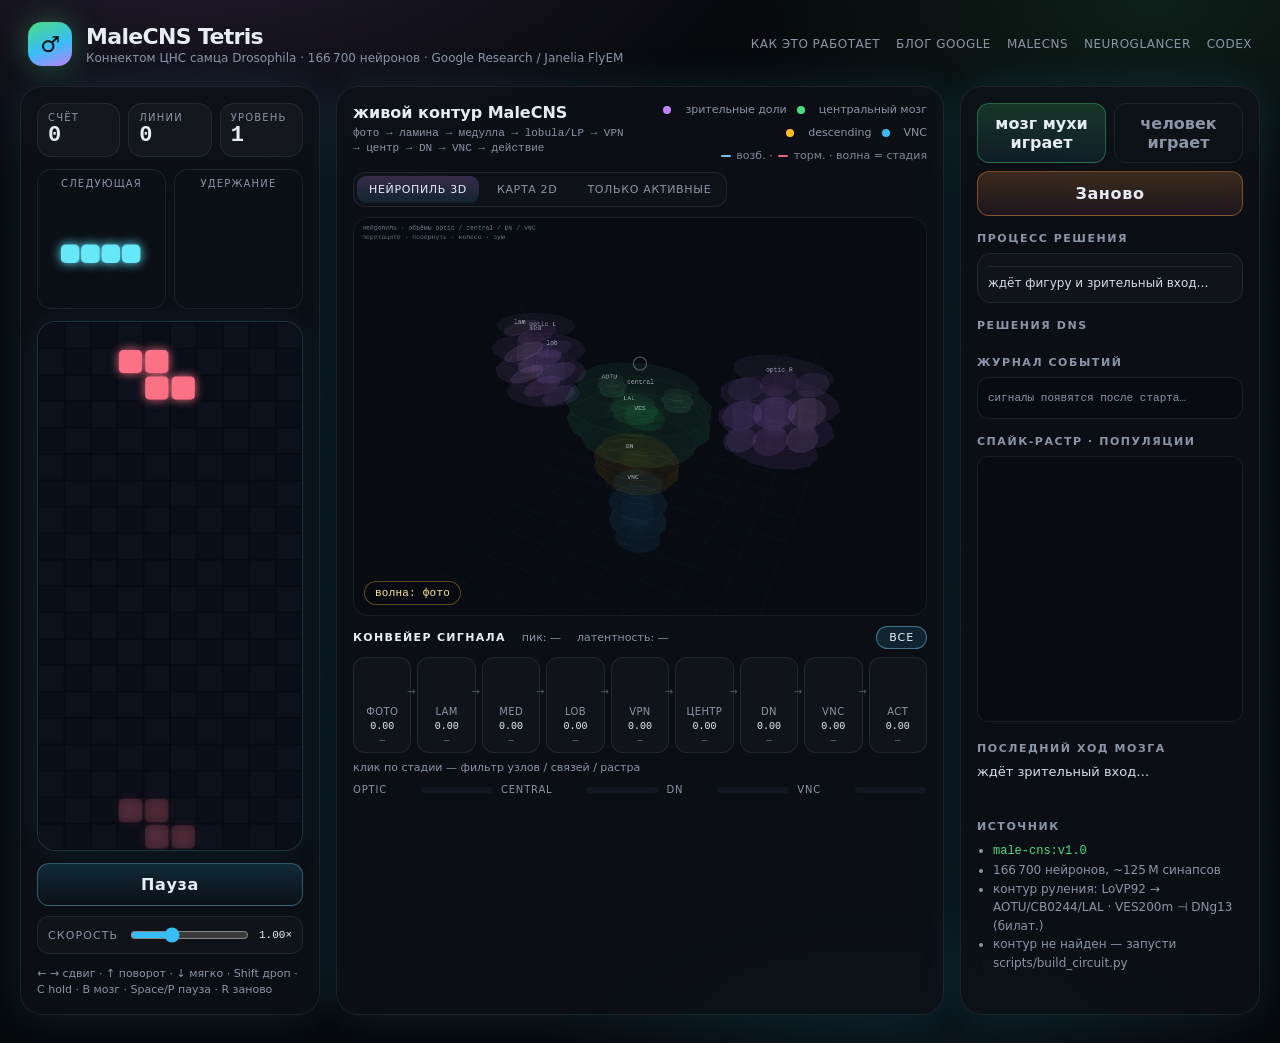
==== web/index.html @ c3c55142 "stable: MaleCNS Tetris v1 — playable visual-motor circuit Freeze working Tetris + neuropil 3D / deci" ====
<!DOCTYPE html>
<html lang="ru">
<head>
  <meta charset="UTF-8" />
  <meta name="viewport" content="width=device-width, initial-scale=1" />
  <title>MaleCNS Tetris — мозг мухи</title>
  <link rel="stylesheet" href="/web/styles.css" />
</head>
<body>
  <div class="grain" aria-hidden="true"></div>
  <header class="top">
    <div class="brand">
      <span class="mark">♂</span>
      <div>
        <h1>MaleCNS Tetris</h1>
        <p>Коннектом ЦНС самца <em>Drosophila</em> · 166 700 нейронов · Google Research / Janelia FlyEM</p>
      </div>
    </div>
    <nav class="links">
      <a href="/tour.html">Как это работает</a>
      <a href="https://research.google/blog/a-connectomics-milestone-mapping-the-complete-male-fruit-fly-brain/" target="_blank" rel="noreferrer">блог Google</a>
      <a href="https://male-cns.janelia.org/" target="_blank" rel="noreferrer">MaleCNS</a>
      <a href="https://neuroglancer-demo.appspot.com/#!gs://flyem-male-cns/v1.0/male-cns-v1.0.jso" target="_blank" rel="noreferrer">Neuroglancer</a>
      <a href="https://codex.flywire.ai/" target="_blank" rel="noreferrer">Codex</a>
    </nav>
  </header>

  <main class="stage">
    <section class="panel game-col">
      <div class="hud-row">
        <div class="stat">
          <span>счёт</span>
          <strong id="score">0</strong>
        </div>
        <div class="stat">
          <span>линии</span>
          <strong id="lines">0</strong>
        </div>
        <div class="stat">
          <span>уровень</span>
          <strong id="level">1</strong>
        </div>
      </div>
      <div class="minis">
        <div class="mini">
          <span>следующая</span>
          <canvas id="next" width="120" height="120"></canvas>
        </div>
        <div class="mini">
          <span>удержание</span>
          <canvas id="hold" width="120" height="120"></canvas>
        </div>
      </div>
      <div class="board-wrap">
        <canvas id="board" width="320" height="640"></canvas>
        <div id="overlay" class="overlay hidden">
          <p id="overlay-title">пауза</p>
          <p class="hint">пробел / P — пауза · Shift — дроп · R — заново · B — мозг мухи играет / человек играет</p>
        </div>
      </div>
      <div class="game-controls">
        <button id="btn-pause" type="button" title="Space / P">Пауза</button>
        <label class="speed-ctl" for="speed">
          <span>Скорость</span>
          <input id="speed" type="range" min="0.25" max="2.5" step="0.05" value="1" />
          <em id="speed-val">1.0×</em>
        </label>
      </div>
      <p class="keys">← → сдвиг · ↑ поворот · ↓ мягко · Shift дроп · C hold · B мозг · Space/P пауза · R заново</p>
    </section>

    <section class="panel brain-col">
      <div class="brain-head">
        <div>
          <h2>живой контур MaleCNS</h2>
          <p id="pathway">фото → ламина → медулла → lobula/LP → VPN → центр → DN → VNC → действие</p>
        </div>
        <div class="legend">
          <i class="optic"></i> зрительные доли
          <i class="central"></i> центральный мозг
          <i class="desc"></i> descending
          <i class="vnc"></i> VNC
          <span class="leg-note"><b class="exc"></b> возб. · <b class="inh"></b> торм. · волна = стадия</span>
        </div>
      </div>
      <div class="view-toggle" role="tablist" aria-label="вид карты">
        <button type="button" id="btn-view-3d" class="on" data-view="3d">нейропиль 3D</button>
        <button type="button" id="btn-view-2d" data-view="2d">карта 2D</button>
        <button type="button" id="btn-active-only" data-toggle="active" title="скрыть тихие узлы и связи">Только активные</button>
      </div>
      <div class="brain-wrap">
        <canvas id="brain" width="980" height="680"></canvas>
        <canvas id="neuropil3d" width="980" height="680" class="hidden"></canvas>
        <div id="brain-tip" class="brain-tip hidden" role="tooltip"></div>
        <div class="wave-badge" id="wave-badge">волна: фото</div>
        <div class="filter-badge hidden" id="filter-badge">фильтр: —</div>
        <div class="trail-badge hidden" id="trail-badge">след: —</div>
      </div>
      <div class="pipeline-block">
        <div class="pipeline-head">
          <strong>конвейер сигнала</strong>
          <span id="stage-peak">пик: —</span>
          <span id="stage-latency">латентность: —</span>
          <button type="button" id="btn-filter-all" class="chip-btn on" title="сбросить фильтр стадии">Все</button>
        </div>
        <div class="pipeline" id="pipeline" aria-label="стадии обработки"></div>
        <p class="pipe-hint" id="pipe-hint">клик по стадии — фильтр узлов / связей / растра</p>
      </div>
      <div class="pop-row">
        <div class="pop-meter" title="средняя активность по регионам">
          <span>optic</span>
          <div class="track"><div id="pop-optic" class="fill optic"></div></div>
          <span>central</span>
          <div class="track"><div id="pop-central" class="fill central"></div></div>
          <span>DN</span>
          <div class="track"><div id="pop-descending" class="fill desc"></div></div>
          <span>VNC</span>
          <div class="track"><div id="pop-vnc" class="fill vnc"></div></div>
        </div>
      </div>
    </section>

    <section class="panel side-col">
      <div class="mode">
        <button id="btn-brain" class="on">мозг мухи играет</button>
        <button id="btn-human">человек играет</button>
        <button id="btn-restart" class="restart" type="button" title="R — начать заново">Заново</button>
      </div>
      <h3>процесс решения</h3>
      <div id="process" class="process"></div>
      <h3>решения DNs</h3>
      <div id="decisions" class="decisions"></div>
      <h3>журнал событий</h3>
      <div id="event-log" class="event-log" aria-live="polite"></div>
      <h3>спайк-растр · популяции</h3>
      <canvas id="raster" width="360" height="360"></canvas>
      <h3>последний ход мозга</h3>
      <p id="thought" class="thought">ждёт зрительный вход…</p>
      <h3>источник</h3>
      <ul class="cite">
        <li><code>male-cns:v1.0</code></li>
        <li>166 700 нейронов, ~125 M синапсов</li>
        <li>контур руления: LoVP92 → AOTU/CB0244/LAL · VES200m ⊣ DNg13 (билат.)</li>
        <li id="catalog-stat">каталог типов загружается…</li>
      </ul>
    </section>
  </main>

  <script src="/web/app.js" type="module"></script>
</body>
</html>
---- web/styles.css ----
:root {
  --bg: #07090c;
  --panel: rgba(14, 18, 26, 0.72);
  --stroke: rgba(232, 237, 245, 0.08);
  --text: #e8edf5;
  --muted: #8b95a8;
  --optic: #c084fc;
  --central: #4ade80;
  --vnc: #38bdf8;
  --desc: #fbbf24;
  --danger: #fb7185;
  --glow: 0 0 40px rgba(56, 189, 248, 0.12);
  font-synthesis: none;
}

* { box-sizing: border-box; }
html, body { margin: 0; min-height: 100%; background: var(--bg); color: var(--text); }
body {
  font-family: "SF Pro Display", "Segoe UI", "Helvetica Neue", system-ui, sans-serif;
  background:
    radial-gradient(1200px 600px at 15% -10%, rgba(192, 132, 252, 0.16), transparent 50%),
    radial-gradient(900px 500px at 90% 0%, rgba(74, 222, 128, 0.1), transparent 46%),
    radial-gradient(800px 500px at 70% 110%, rgba(56, 189, 248, 0.12), transparent 50%),
    var(--bg);
}

.grain {
  pointer-events: none;
  position: fixed;
  inset: 0;
  opacity: 0.08;
  background-image: url("data:image/svg+xml,%3Csvg xmlns='http://www.w3.org/2000/svg' width='140' height='140'%3E%3Cfilter id='n'%3E%3CfeTurbulence baseFrequency='.8' /%3E%3C/filter%3E%3Crect width='100%25' height='100%25' filter='url(%23n)' /%3E%3C/svg%3E");
  mix-blend-mode: overlay;
}

.top {
  display: flex;
  justify-content: space-between;
  align-items: center;
  gap: 24px;
  padding: 22px 28px 8px;
}
.brand { display: flex; gap: 14px; align-items: center; }
.mark {
  width: 44px; height: 44px; border-radius: 14px;
  display: grid; place-items: center;
  background: linear-gradient(160deg, #4ade80, #38bdf8 55%, #c084fc);
  color: #061014; font-weight: 800; font-size: 22px;
  box-shadow: 0 0 28px rgba(74, 222, 128, 0.35);
}
h1 { margin: 0; font-size: 22px; letter-spacing: -0.03em; }
.brand p { margin: 2px 0 0; color: var(--muted); font-size: 12px; }
.links { display: flex; gap: 16px; flex-wrap: wrap; }
.links a {
  color: var(--muted); text-decoration: none; font-size: 12px; letter-spacing: 0.04em; text-transform: uppercase;
}
.links a:hover { color: var(--text); }

.stage {
  display: grid;
  grid-template-columns: 300px minmax(460px, 1fr) 300px;
  gap: 16px;
  padding: 12px 20px 28px;
}
.panel {
  background: var(--panel);
  border: 1px solid var(--stroke);
  border-radius: 22px;
  box-shadow: var(--glow);
  backdrop-filter: blur(16px);
  padding: 16px;
}
.game-col { display: flex; flex-direction: column; gap: 12px; }
.hud-row { display: grid; grid-template-columns: repeat(3, 1fr); gap: 8px; }
.stat {
  background: rgba(255,255,255,0.03);
  border: 1px solid var(--stroke);
  border-radius: 14px;
  padding: 8px 10px;
}
.stat span { display: block; color: var(--muted); font-size: 10px; letter-spacing: 0.12em; text-transform: uppercase; }
.stat strong { font-size: 22px; font-family: ui-monospace, SFMono-Regular, Menlo, monospace; }
.minis { display: grid; grid-template-columns: 1fr 1fr; gap: 8px; }
.mini {
  background: #0b0f16;
  border-radius: 14px;
  border: 1px solid var(--stroke);
  padding: 8px;
  text-align: center;
}
.mini span, .mini { color: var(--muted); font-size: 10px; letter-spacing: 0.12em; text-transform: uppercase; }
.mini canvas { display: block; width: 100%; height: auto; }
.board-wrap {
  position: relative;
  background: #05070c;
  border-radius: 18px;
  border: 1px solid rgba(125, 211, 252, 0.22);
  box-shadow: inset 0 0 0 1px rgba(255,255,255,0.03), 0 0 32px rgba(56, 189, 248, 0.08);
  overflow: hidden;
}
#board { display: block; width: 100%; height: auto; }
.overlay {
  position: absolute; inset: 0;
  display: grid; place-items: center; align-content: center;
  background: rgba(7, 9, 12, 0.62);
  text-align: center;
  cursor: pointer;
}
.overlay p { margin: 0; }
#overlay-title { font-size: 28px; font-weight: 800; }
.hint { color: var(--muted); font-size: 13px; margin-top: 6px; }
.hidden { display: none !important; }
.keys { color: var(--muted); font-size: 11px; line-height: 1.45; margin: 0; }

.game-controls {
  display: flex;
  flex-direction: column;
  gap: 10px;
}
#btn-pause {
  border: 1px solid rgba(125, 211, 252, 0.35);
  background: linear-gradient(180deg, rgba(56, 189, 248, 0.16), rgba(14, 18, 26, 0.4));
  color: var(--text);
  border-radius: 12px;
  padding: 11px 12px;
  font: inherit;
  font-weight: 700;
  letter-spacing: 0.04em;
  cursor: pointer;
}
#btn-pause:hover { border-color: rgba(125, 211, 252, 0.65); }
#btn-pause.is-paused {
  background: linear-gradient(180deg, rgba(251, 191, 36, 0.22), rgba(14, 18, 26, 0.4));
  border-color: rgba(251, 191, 36, 0.5);
  color: #fde68a;
}
.speed-ctl {
  display: grid;
  grid-template-columns: auto 1fr auto;
  gap: 10px;
  align-items: center;
  padding: 8px 10px;
  border-radius: 12px;
  border: 1px solid var(--stroke);
  background: rgba(255, 255, 255, 0.025);
  color: var(--muted);
  font-size: 11px;
  letter-spacing: 0.1em;
  text-transform: uppercase;
}
.speed-ctl input[type="range"] {
  width: 100%;
  accent-color: #38bdf8;
  cursor: pointer;
}
.speed-ctl em {
  font-style: normal;
  font-family: ui-monospace, SFMono-Regular, Menlo, monospace;
  color: var(--text);
  min-width: 3.2em;
  text-align: right;
  letter-spacing: 0;
  text-transform: none;
}

.brain-col { display: flex; flex-direction: column; gap: 10px; min-width: 0; }
.brain-head { display: flex; justify-content: space-between; gap: 12px; align-items: flex-start; }
.brain-head h2 { margin: 0; font-size: 16px; }
.brain-head p { margin: 4px 0 0; color: var(--muted); font-size: 11px; font-family: ui-monospace, SFMono-Regular, Menlo, monospace; line-height: 1.4; }
.legend { color: var(--muted); font-size: 11px; display: flex; gap: 10px; flex-wrap: wrap; align-items: center; max-width: 280px; justify-content: flex-end; }
.legend i, .chip { display: inline-block; }
.legend i {
  width: 8px; height: 8px; border-radius: 99px; margin-right: 4px;
}
.legend i.optic, .chip.optic, .fill.optic { background: var(--optic); }
.legend i.central, .chip.central, .fill.central { background: var(--central); }
.legend i.vnc, .chip.vnc, .fill.vnc { background: var(--vnc); }
.legend i.desc, .fill.desc { background: var(--desc); }
.leg-note { opacity: 0.9; }
.leg-note b { display: inline-block; width: 10px; height: 2px; vertical-align: middle; margin: 0 2px; border-radius: 2px; }
.leg-note b.exc { background: #7dd3fc; }
.leg-note b.inh { background: #fb7185; }

.view-toggle {
  display: inline-flex;
  gap: 6px;
  align-self: flex-start;
  padding: 3px;
  border-radius: 12px;
  border: 1px solid var(--stroke);
  background: rgba(255, 255, 255, 0.02);
}
.view-toggle button {
  border: 0;
  background: transparent;
  color: var(--muted);
  border-radius: 9px;
  padding: 7px 12px;
  font: inherit;
  font-size: 11px;
  letter-spacing: 0.06em;
  text-transform: uppercase;
  cursor: pointer;
}
.view-toggle button.on {
  background: linear-gradient(180deg, rgba(192, 132, 252, 0.22), rgba(56, 189, 248, 0.1));
  color: var(--text);
}
.view-toggle button[data-toggle="active"].on {
  background: linear-gradient(180deg, rgba(74, 222, 128, 0.22), rgba(56, 189, 248, 0.1));
}

.brain-wrap {
  position: relative;
  border-radius: 16px;
  overflow: hidden;
  border: 1px solid var(--stroke);
  background: #080b12;
}
#brain, #neuropil3d { display: block; width: 100%; height: auto; }
#brain { cursor: crosshair; }
#neuropil3d { cursor: grab; touch-action: none; }
#neuropil3d.is-dragging { cursor: grabbing; }
#neuropil3d.hidden, #brain.hidden { display: none; }
.brain-wrap.is-filtered {
  box-shadow: inset 0 0 0 1px rgba(125, 211, 252, 0.28), 0 0 28px rgba(56, 189, 248, 0.1);
}
.brain-wrap.is-active-only {
  box-shadow: inset 0 0 0 1px rgba(74, 222, 128, 0.22), 0 0 22px rgba(74, 222, 128, 0.08);
}
.brain-wrap.is-filtered.is-active-only {
  box-shadow:
    inset 0 0 0 1px rgba(125, 211, 252, 0.28),
    inset 0 0 0 2px rgba(74, 222, 128, 0.12),
    0 0 28px rgba(56, 189, 248, 0.1);
}
.brain-tip {
  position: absolute;
  z-index: 5;
  min-width: 180px;
  max-width: 260px;
  padding: 10px 12px;
  border-radius: 12px;
  background: rgba(10, 14, 22, 0.94);
  border: 1px solid rgba(125, 211, 252, 0.28);
  box-shadow: 0 12px 32px rgba(0, 0, 0, 0.45);
  pointer-events: none;
  font-size: 12px;
  line-height: 1.45;
  color: var(--text);
}
.brain-tip strong { display: block; font-size: 13px; margin-bottom: 4px; letter-spacing: -0.02em; }
.brain-tip .meta { color: var(--muted); font-family: ui-monospace, SFMono-Regular, Menlo, monospace; font-size: 11px; }
.brain-tip .row { display: flex; justify-content: space-between; gap: 12px; margin-top: 3px; }
.brain-tip .act { color: #7dd3fc; }
.brain-tip .links {
  display: flex;
  flex-wrap: wrap;
  gap: 6px;
  margin-top: 8px;
  pointer-events: auto;
}
.brain-tip .links a {
  color: #081018;
  background: #7dd3fc;
  text-decoration: none;
  font-size: 10px;
  font-weight: 700;
  letter-spacing: 0.04em;
  text-transform: uppercase;
  padding: 3px 8px;
  border-radius: 999px;
}
.brain-tip .links a.secondary {
  background: transparent;
  color: #bae6fd;
  border: 1px solid rgba(125, 211, 252, 0.45);
}
.brain-tip.has-links { pointer-events: auto; }

.wave-badge, .filter-badge, .trail-badge {
  position: absolute;
  z-index: 3;
  padding: 5px 10px;
  border-radius: 999px;
  background: rgba(8, 11, 18, 0.82);
  font-size: 11px;
  font-family: ui-monospace, SFMono-Regular, Menlo, monospace;
  letter-spacing: 0.02em;
  pointer-events: none;
}
.wave-badge {
  left: 10px;
  bottom: 10px;
  border: 1px solid rgba(251, 191, 36, 0.35);
  color: #fde68a;
}
.filter-badge {
  right: 10px;
  bottom: 10px;
  border: 1px solid rgba(125, 211, 252, 0.45);
  color: #bae6fd;
  box-shadow: 0 0 16px rgba(56, 189, 248, 0.2);
}
.filter-badge.has-active {
  border-color: rgba(74, 222, 128, 0.5);
  color: #bbf7d0;
}
.trail-badge {
  left: 50%;
  transform: translateX(-50%);
  bottom: 10px;
  border: 1px solid rgba(251, 146, 60, 0.55);
  color: #fdba74;
  box-shadow: 0 0 18px rgba(251, 146, 60, 0.22);
  max-width: 52%;
  overflow: hidden;
  text-overflow: ellipsis;
  white-space: nowrap;
}
.pipe-stage.on-trail {
  border-color: color-mix(in srgb, #fb923c 70%, white 10%);
  background: rgba(251, 146, 60, 0.14);
  box-shadow: 0 0 20px rgba(251, 146, 60, 0.18);
}
.pipe-stage.on-trail .name { color: #fdba74; }

.pipeline-block {
  display: flex;
  flex-direction: column;
  gap: 8px;
}
.pipeline-head {
  display: flex;
  flex-wrap: wrap;
  gap: 10px 16px;
  align-items: center;
  color: var(--muted);
  font-size: 11px;
}
.pipeline-head strong {
  color: var(--text);
  font-size: 11px;
  letter-spacing: 0.12em;
  text-transform: uppercase;
  font-weight: 700;
}
.chip-btn {
  margin-left: auto;
  border: 1px solid var(--stroke);
  background: rgba(255, 255, 255, 0.03);
  color: var(--muted);
  border-radius: 999px;
  padding: 4px 12px;
  font: inherit;
  font-size: 11px;
  letter-spacing: 0.08em;
  text-transform: uppercase;
  cursor: pointer;
}
.chip-btn.on, .chip-btn:hover {
  color: var(--text);
  border-color: rgba(125, 211, 252, 0.45);
  background: rgba(56, 189, 248, 0.12);
}
.pipeline {
  display: grid;
  grid-template-columns: repeat(9, minmax(0, 1fr));
  gap: 6px;
}
.pipe-hint {
  margin: 0;
  color: var(--muted);
  font-size: 11px;
}
.pipe-hint.is-filtered {
  color: #bae6fd;
}
.pipe-stage {
  position: relative;
  min-height: 78px;
  padding: 8px 6px 6px;
  border-radius: 12px;
  background: rgba(255, 255, 255, 0.025);
  border: 1px solid var(--stroke);
  display: flex;
  flex-direction: column;
  align-items: center;
  gap: 4px;
  transition: border-color 120ms linear, background 120ms linear, box-shadow 120ms linear, opacity 120ms linear;
  cursor: pointer;
}
.pipe-stage:hover {
  border-color: color-mix(in srgb, var(--stage, #7dd3fc) 55%, transparent);
}
.pipe-stage.peak {
  border-color: rgba(251, 191, 36, 0.55);
  background: rgba(251, 191, 36, 0.08);
  box-shadow: 0 0 18px rgba(251, 191, 36, 0.12);
}
.pipe-stage.active {
  border-color: color-mix(in srgb, var(--stage, #7dd3fc) 45%, transparent);
}
.pipe-stage.filtered {
  border-color: color-mix(in srgb, var(--stage, #7dd3fc) 75%, white 10%);
  background: color-mix(in srgb, var(--stage, #7dd3fc) 18%, transparent);
  box-shadow: 0 0 22px color-mix(in srgb, var(--stage, #7dd3fc) 28%, transparent);
  outline: 1px solid color-mix(in srgb, var(--stage, #7dd3fc) 55%, transparent);
}
.pipe-stage.dimmed {
  opacity: 0.38;
}
.pipeline.is-filtering .pipe-stage:not(.filtered) {
  opacity: 0.4;
}
.pipe-stage .bar-wrap {
  width: 100%;
  height: 36px;
  display: flex;
  align-items: flex-end;
  justify-content: center;
  gap: 2px;
}
.pipe-stage .bar {
  width: 10px;
  height: 0%;
  border-radius: 4px 4px 2px 2px;
  background: var(--stage, #7dd3fc);
  box-shadow: 0 0 10px color-mix(in srgb, var(--stage, #7dd3fc) 40%, transparent);
  transition: height 70ms linear;
}
.pipe-stage .bar.l { opacity: 0.85; }
.pipe-stage .bar.r { opacity: 0.55; width: 8px; }
.pipe-stage .name {
  font-size: 10px;
  letter-spacing: 0.04em;
  text-transform: uppercase;
  color: var(--muted);
  text-align: center;
  line-height: 1.15;
}
.pipe-stage.peak .name { color: #fde68a; }
.pipe-stage .val {
  font-family: ui-monospace, SFMono-Regular, Menlo, monospace;
  font-size: 10px;
  color: var(--text);
}
.pipe-stage .lat {
  font-size: 9px;
  color: rgba(139, 149, 168, 0.85);
  font-family: ui-monospace, SFMono-Regular, Menlo, monospace;
}
.pipe-arrow {
  position: absolute;
  right: -5px;
  top: 28px;
  color: rgba(139, 149, 168, 0.55);
  font-size: 10px;
  z-index: 1;
  pointer-events: none;
}
.pipe-stage:last-child .pipe-arrow { display: none; }

.pop-row {
  display: flex;
  flex-wrap: wrap;
  gap: 12px 16px;
  align-items: center;
  justify-content: space-between;
}
.pop-meter {
  display: grid;
  grid-template-columns: auto 72px auto 72px auto 72px auto 72px;
  gap: 6px 8px;
  align-items: center;
  color: var(--muted);
  font-size: 10px;
  letter-spacing: 0.08em;
  text-transform: uppercase;
  width: 100%;
}
.pop-meter .track {
  height: 6px;
  background: #121722;
  border-radius: 99px;
  overflow: hidden;
}
.pop-meter .fill { height: 100%; width: 0; border-radius: inherit; transition: width 90ms linear; }

.side-col h3 {
  margin: 16px 0 8px;
  font-size: 11px;
  letter-spacing: 0.14em;
  text-transform: uppercase;
  color: var(--muted);
}
.mode { display: grid; grid-template-columns: 1fr 1fr; gap: 8px; }
.mode button {
  border: 1px solid var(--stroke);
  background: transparent;
  color: var(--muted);
  border-radius: 12px;
  padding: 10px 8px;
  font: inherit;
  font-weight: 700;
  cursor: pointer;
}
.mode button.on {
  background: linear-gradient(180deg, rgba(74,222,128,0.18), rgba(56,189,248,0.08));
  color: var(--text);
  border-color: rgba(74, 222, 128, 0.35);
}
.mode button.restart {
  grid-column: 1 / -1;
  padding: 12px 8px;
  color: var(--text);
  background: linear-gradient(180deg, rgba(251, 146, 60, 0.2), rgba(251, 113, 133, 0.08));
  border-color: rgba(251, 146, 60, 0.42);
  letter-spacing: 0.04em;
}
.mode button.restart:hover {
  border-color: rgba(251, 146, 60, 0.7);
  background: linear-gradient(180deg, rgba(251, 146, 60, 0.28), rgba(251, 113, 133, 0.12));
}
.mode button.restart:active {
  transform: translateY(1px);
}
.decisions { display: flex; flex-direction: column; gap: 8px; }
.decisions .bar {
  display: grid;
  grid-template-columns: 72px 1fr 36px;
  gap: 8px;
  align-items: center;
  font-size: 11px;
  font-family: ui-monospace, SFMono-Regular, Menlo, monospace;
}
.decisions .bar .track {
  height: 8px;
  background: #121722;
  border-radius: 99px;
  overflow: hidden;
}
.decisions .bar .fill { height: 100%; width: 0; border-radius: inherit; transition: width 80ms linear; }

.process {
  display: flex;
  flex-direction: column;
  gap: 8px;
  padding: 10px;
  border-radius: 14px;
  background: rgba(255, 255, 255, 0.025);
  border: 1px solid var(--stroke);
  font-size: 12px;
  line-height: 1.4;
}
.process .row {
  display: grid;
  grid-template-columns: 78px 1fr;
  gap: 8px;
  align-items: center;
}
.process .k { color: var(--muted); font-size: 10px; letter-spacing: 0.1em; text-transform: uppercase; }
.process .v {
  font-family: ui-monospace, SFMono-Regular, Menlo, monospace;
  color: var(--text);
}
.process .why {
  margin-top: 2px;
  padding-top: 8px;
  border-top: 1px solid var(--stroke);
  color: #d5dceb;
  font-size: 12px;
}
.process .lr {
  display: grid;
  grid-template-columns: 1fr auto 1fr;
  gap: 6px;
  align-items: center;
}
.process .lr .track {
  height: 7px;
  background: #121722;
  border-radius: 99px;
  overflow: hidden;
}
.process .lr .fill { height: 100%; border-radius: inherit; }
.process .intent {
  display: flex;
  flex-wrap: wrap;
  gap: 6px;
}
.process .tag {
  padding: 3px 8px;
  border-radius: 999px;
  font-size: 10px;
  letter-spacing: 0.04em;
  text-transform: uppercase;
  border: 1px solid var(--stroke);
  color: var(--muted);
}
.process .tag.on {
  color: #081018;
  font-weight: 700;
  border-color: transparent;
}
.process .tag.rot.on { background: var(--desc); }
.process .tag.drop.on { background: var(--vnc); }
.process .tag.left.on { background: var(--central); }
.process .tag.right.on { background: var(--optic); }

.event-log {
  display: flex;
  flex-direction: column;
  gap: 4px;
  max-height: 148px;
  overflow: auto;
  padding: 8px;
  border-radius: 12px;
  background: #080b12;
  border: 1px solid var(--stroke);
  font-family: ui-monospace, SFMono-Regular, Menlo, monospace;
  font-size: 11px;
}
.event-log .ev {
  display: grid;
  grid-template-columns: 42px 52px 1fr;
  gap: 6px;
  color: #d5dceb;
  line-height: 1.35;
}
.event-log .t { color: var(--muted); }
.event-log .kind {
  color: #081018;
  font-weight: 700;
  font-size: 9px;
  letter-spacing: 0.04em;
  text-transform: uppercase;
  padding: 1px 5px;
  border-radius: 999px;
  align-self: start;
  text-align: center;
}
.event-log .kind.decision { background: var(--desc); }
.event-log .kind.synapse { background: #7dd3fc; }
.event-log .kind.inhibit { background: var(--danger); color: #1a0a0e; }
.event-log .kind.wave { background: #a78bfa; }
.event-log .empty { color: var(--muted); padding: 6px 2px; }

.thought {
  margin: 0;
  min-height: 3.2em;
  font-size: 13px;
  line-height: 1.45;
  color: #d5dceb;
}
.cite { margin: 0; padding-left: 16px; color: var(--muted); font-size: 12px; line-height: 1.55; }
.cite code { color: var(--central); }
#raster { width: 100%; height: auto; background: #080b12; border-radius: 12px; border: 1px solid var(--stroke); }

@media (max-width: 1100px) {
  .stage { grid-template-columns: 1fr; }
  .top { flex-direction: column; align-items: flex-start; }
  .legend { max-width: none; justify-content: flex-start; }
  .pop-meter { grid-template-columns: auto 1fr auto 1fr; }
  .pipeline { grid-template-columns: repeat(3, minmax(0, 1fr)); }
  .pipe-arrow { display: none; }
}

/* —— tour / about —— */
.tour-main {
  max-width: 920px;
  margin: 0 auto;
  padding: 8px 20px 48px;
  display: flex;
  flex-direction: column;
  gap: 18px;
}
.tour-hero {
  padding: 28px 28px 24px;
  border-radius: 24px;
  border: 1px solid var(--stroke);
  background:
    radial-gradient(700px 280px at 10% 0%, rgba(192, 132, 252, 0.18), transparent 55%),
    radial-gradient(600px 240px at 90% 20%, rgba(56, 189, 248, 0.14), transparent 50%),
    var(--panel);
  box-shadow: var(--glow);
}
.tour-hero h2 {
  margin: 0 0 8px;
  font-size: 28px;
  letter-spacing: -0.03em;
}
.tour-hero p {
  margin: 0;
  color: var(--muted);
  max-width: 54ch;
  line-height: 1.5;
}
.tour-cta {
  display: inline-flex;
  margin-top: 18px;
  padding: 12px 18px;
  border-radius: 12px;
  background: linear-gradient(180deg, rgba(74, 222, 128, 0.22), rgba(56, 189, 248, 0.1));
  border: 1px solid rgba(74, 222, 128, 0.4);
  color: var(--text);
  text-decoration: none;
  font-weight: 700;
}
.tour-flow {
  display: grid;
  grid-template-columns: repeat(3, minmax(0, 1fr));
  gap: 12px;
}
.tour-card {
  padding: 16px;
  border-radius: 18px;
  border: 1px solid var(--stroke);
  background: var(--panel);
  min-height: 140px;
}
.tour-card .swatch {
  width: 100%;
  height: 8px;
  border-radius: 99px;
  margin-bottom: 12px;
}
.tour-card h3 {
  margin: 0 0 6px;
  font-size: 15px;
}
.tour-card p {
  margin: 0;
  color: var(--muted);
  font-size: 13px;
  line-height: 1.45;
}
.tour-card .mono {
  margin-top: 10px;
  font-family: ui-monospace, SFMono-Regular, Menlo, monospace;
  font-size: 11px;
  color: #bae6fd;
}
.tour-strip {
  display: flex;
  flex-wrap: wrap;
  gap: 8px;
  align-items: center;
  padding: 14px 16px;
  border-radius: 16px;
  border: 1px solid var(--stroke);
  background: rgba(8, 11, 18, 0.7);
}
.tour-strip span {
  padding: 6px 10px;
  border-radius: 999px;
  font-size: 11px;
  letter-spacing: 0.04em;
  text-transform: uppercase;
  border: 1px solid var(--stroke);
  color: var(--muted);
}
.tour-strip .arr { border: 0; color: rgba(139, 149, 168, 0.6); padding: 0 2px; }
.tour-note {
  color: var(--muted);
  font-size: 13px;
  line-height: 1.5;
  margin: 0;
}
@media (max-width: 800px) {
  .tour-flow { grid-template-columns: 1fr; }
}
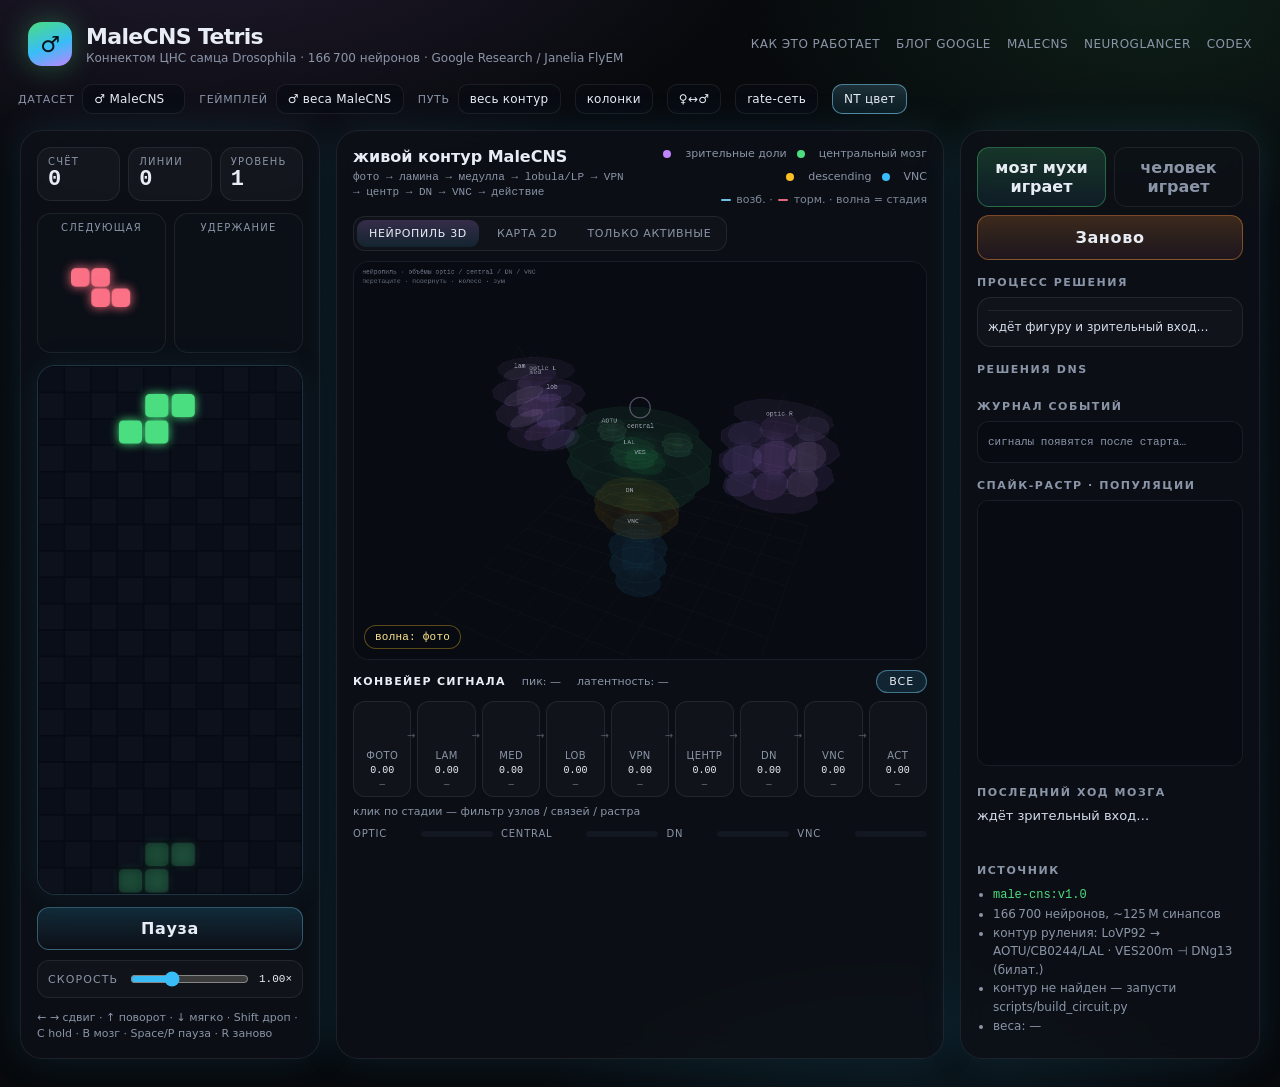
==== commit 8269cc45: "feat: implement Codex roadmap (weights, datasets, FAFB scaffold) Real Explorer synapse weights, data" ====
--- a/web/index.html
+++ b/web/index.html
@@ -20,10 +20,42 @@
       <a href="/tour.html">Как это работает</a>
       <a href="https://research.google/blog/a-connectomics-milestone-mapping-the-complete-male-fruit-fly-brain/" target="_blank" rel="noreferrer">блог Google</a>
       <a href="https://male-cns.janelia.org/" target="_blank" rel="noreferrer">MaleCNS</a>
-      <a href="https://neuroglancer-demo.appspot.com/#!gs://flyem-male-cns/v1.0/male-cns-v1.0.jso" target="_blank" rel="noreferrer">Neuroglancer</a>
-      <a href="https://codex.flywire.ai/" target="_blank" rel="noreferrer">Codex</a>
+      <a id="link-neuroglancer" href="https://neuroglancer-demo.appspot.com/#!gs://flyem-male-cns/v1.0/male-cns-v1.0.jso" target="_blank" rel="noreferrer">Neuroglancer</a>
+      <a id="link-codex" href="https://codex.flywire.ai/?dataset=male-cns" target="_blank" rel="noreferrer">Codex</a>
     </nav>
   </header>
+
+  <div class="toolbar">
+    <label class="ds-switch" for="dataset">
+      <span>датасет</span>
+      <select id="dataset" title="MaleCNS / FAFB / BANC / MANC / MAOL">
+        <option value="male-cns">♂ MaleCNS</option>
+        <option value="fafb">♀ FAFB</option>
+        <option value="banc">BANC</option>
+        <option value="manc">MANC · VNC</option>
+        <option value="maol">MAOL · optic</option>
+      </select>
+    </label>
+    <label class="ds-switch" for="sex-play">
+      <span>геймплей</span>
+      <select id="sex-play" title="веса самца / самки">
+        <option value="male">♂ веса MaleCNS</option>
+        <option value="female">♀ веса FAFB</option>
+        <option value="duel">дуэль ♀↔♂</option>
+      </select>
+    </label>
+    <label class="ds-switch" for="pathway-select">
+      <span>путь</span>
+      <select id="pathway-select">
+        <option value="">весь контур</option>
+      </select>
+    </label>
+    <button type="button" id="btn-columns" title="колоночная карта поля → optic columns">колонки</button>
+    <button type="button" id="btn-compare" title="сравнение ♀ FAFB ↔ ♂ MaleCNS">♀↔♂</button>
+    <button type="button" id="btn-rate" title="rate-сеть на синапсах (WebWorker)">rate-сеть</button>
+    <button type="button" id="btn-nt-color" class="on" title="цвет связей по нейротрансмиттеру">NT цвет</button>
+    <span id="dataset-note" class="dataset-note"></span>
+  </div>
 
   <main class="stage">
     <section class="panel game-col">
@@ -53,6 +85,7 @@
       </div>
       <div class="board-wrap">
         <canvas id="board" width="320" height="640"></canvas>
+        <canvas id="columns" width="320" height="640" class="columns-overlay hidden" aria-hidden="true"></canvas>
         <div id="overlay" class="overlay hidden">
           <p id="overlay-title">пауза</p>
           <p class="hint">пробел / P — пауза · Shift — дроп · R — заново · B — мозг мухи играет / человек играет</p>
@@ -138,14 +171,25 @@
       <p id="thought" class="thought">ждёт зрительный вход…</p>
       <h3>источник</h3>
       <ul class="cite">
-        <li><code>male-cns:v1.0</code></li>
-        <li>166 700 нейронов, ~125 M синапсов</li>
+        <li id="cite-dataset"><code>male-cns:v1.0</code></li>
+        <li id="cite-scale">166 700 нейронов, ~125 M синапсов</li>
         <li>контур руления: LoVP92 → AOTU/CB0244/LAL · VES200m ⊣ DNg13 (билат.)</li>
         <li id="catalog-stat">каталог типов загружается…</li>
+        <li id="weight-stat">веса: —</li>
+        <li id="rate-stat" class="hidden">rate: —</li>
       </ul>
     </section>
   </main>
 
+  <aside id="compare-panel" class="compare-panel hidden" aria-label="сравнение FAFB и MaleCNS">
+    <header>
+      <strong>♀ FAFB ↔ ♂ MaleCNS</strong>
+      <button type="button" id="btn-compare-close" aria-label="закрыть">×</button>
+    </header>
+    <p id="compare-note" class="compare-note"></p>
+    <div class="compare-chart" id="compare-chart"></div>
+  </aside>
+
   <script src="/web/app.js" type="module"></script>
 </body>
 </html>
--- a/web/styles.css
+++ b/web/styles.css
@@ -770,3 +770,120 @@
 @media (max-width: 800px) {
   .tour-flow { grid-template-columns: 1fr; }
 }
+
+/* —— roadmap toolbar / compare / columns —— */
+.toolbar {
+  display: flex;
+  flex-wrap: wrap;
+  gap: 10px 14px;
+  align-items: center;
+  padding: 10px 18px 4px;
+  max-width: 1480px;
+  margin: 0 auto;
+}
+.ds-switch {
+  display: inline-flex;
+  align-items: center;
+  gap: 8px;
+  font-size: 11px;
+  letter-spacing: 0.06em;
+  text-transform: uppercase;
+  color: var(--muted);
+}
+.ds-switch select,
+.toolbar > button {
+  appearance: none;
+  border: 1px solid var(--stroke);
+  background: rgba(8, 11, 18, 0.75);
+  color: var(--text);
+  border-radius: 10px;
+  padding: 7px 11px;
+  font: inherit;
+  font-size: 12px;
+  letter-spacing: 0.02em;
+  text-transform: none;
+  cursor: pointer;
+}
+.toolbar > button.on {
+  border-color: rgba(125, 211, 252, 0.55);
+  background: linear-gradient(180deg, rgba(125, 211, 252, 0.18), rgba(56, 189, 248, 0.08));
+}
+.dataset-note {
+  font-size: 12px;
+  color: var(--muted);
+  max-width: 420px;
+  line-height: 1.35;
+}
+.board-wrap { position: relative; }
+.columns-overlay {
+  position: absolute;
+  inset: 0;
+  width: 100%;
+  height: 100%;
+  pointer-events: none;
+  opacity: 0.85;
+}
+.columns-overlay.hidden { display: none; }
+.compare-panel {
+  position: fixed;
+  right: 18px;
+  bottom: 18px;
+  width: min(420px, calc(100vw - 36px));
+  max-height: min(520px, calc(100vh - 36px));
+  overflow: auto;
+  z-index: 40;
+  padding: 14px 16px 16px;
+  border-radius: 16px;
+  border: 1px solid rgba(125, 211, 252, 0.28);
+  background: rgba(8, 11, 18, 0.96);
+  box-shadow: 0 18px 48px rgba(0, 0, 0, 0.5);
+}
+.compare-panel.hidden { display: none; }
+.compare-panel header {
+  display: flex;
+  justify-content: space-between;
+  align-items: center;
+  margin-bottom: 8px;
+}
+.compare-panel header button {
+  border: 0;
+  background: transparent;
+  color: var(--muted);
+  font-size: 20px;
+  cursor: pointer;
+}
+.compare-note {
+  margin: 0 0 12px;
+  font-size: 12px;
+  color: var(--muted);
+  line-height: 1.4;
+}
+.compare-row {
+  display: grid;
+  grid-template-columns: 72px 1fr;
+  gap: 8px;
+  align-items: center;
+  margin-bottom: 8px;
+  font-size: 11px;
+}
+.compare-row .bars {
+  display: grid;
+  gap: 3px;
+}
+.compare-row .bar {
+  height: 7px;
+  border-radius: 99px;
+  background: rgba(255,255,255,0.06);
+  overflow: hidden;
+}
+.compare-row .bar > i {
+  display: block;
+  height: 100%;
+  border-radius: 99px;
+}
+.compare-row .bar.male > i { background: #38bdf8; }
+.compare-row .bar.female > i { background: #f9a8d4; }
+.compare-row code {
+  font-size: 10px;
+  color: #bae6fd;
+}
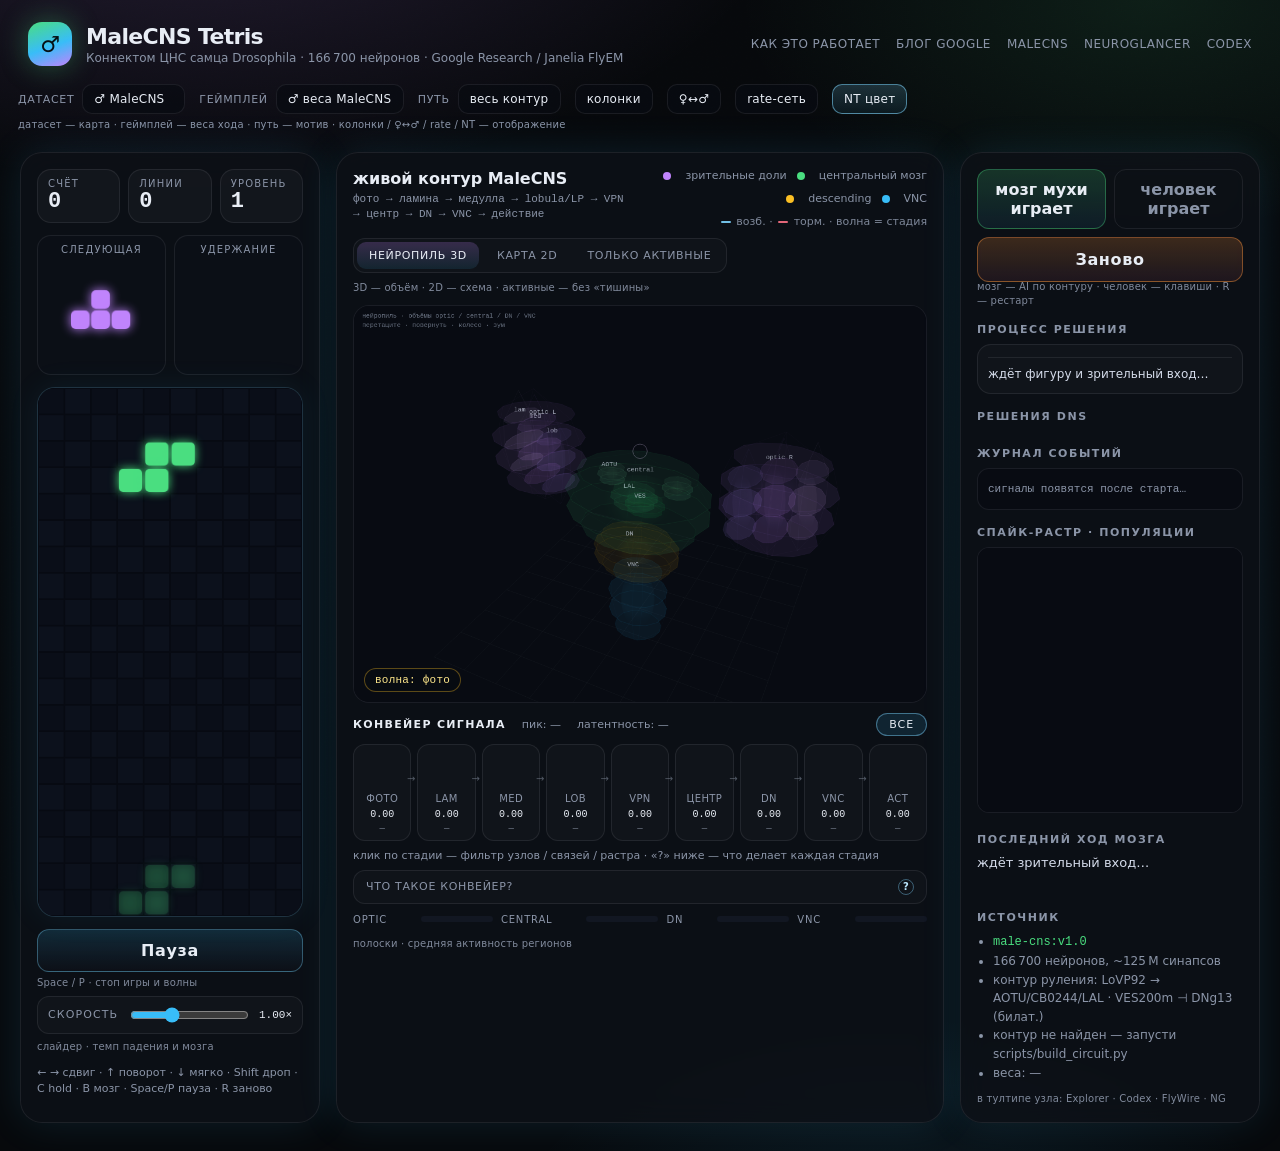
==== commit 269b2f8c: "feat: polish FAFB public mirror + Tetris connectome UI Ship GCS-based FAFB fetch without Codex login" ====
--- a/web/index.html
+++ b/web/index.html
@@ -17,18 +17,18 @@
       </div>
     </div>
     <nav class="links">
-      <a href="/tour.html">Как это работает</a>
-      <a href="https://research.google/blog/a-connectomics-milestone-mapping-the-complete-male-fruit-fly-brain/" target="_blank" rel="noreferrer">блог Google</a>
-      <a href="https://male-cns.janelia.org/" target="_blank" rel="noreferrer">MaleCNS</a>
-      <a id="link-neuroglancer" href="https://neuroglancer-demo.appspot.com/#!gs://flyem-male-cns/v1.0/male-cns-v1.0.jso" target="_blank" rel="noreferrer">Neuroglancer</a>
-      <a id="link-codex" href="https://codex.flywire.ai/?dataset=male-cns" target="_blank" rel="noreferrer">Codex</a>
+      <a href="/tour.html" title="тур: конвейер сигнала, фильтры, 3D и каталоги">Как это работает</a>
+      <a href="https://research.google/blog/a-connectomics-milestone-mapping-the-complete-male-fruit-fly-brain/" target="_blank" rel="noreferrer" title="статья Google Research о MaleCNS">блог Google</a>
+      <a href="https://male-cns.janelia.org/" target="_blank" rel="noreferrer" title="портал данных Janelia MaleCNS">MaleCNS</a>
+      <a id="link-neuroglancer" href="https://neuroglancer-demo.appspot.com/#!gs://flyem-male-cns/v1.0/male-cns-v1.0.jso" target="_blank" rel="noreferrer" title="3D-просмотрщик объёма MaleCNS (Neuroglancer)">Neuroglancer</a>
+      <a id="link-codex" href="https://codex.flywire.ai/?dataset=male-cns" target="_blank" rel="noreferrer" title="поиск типов и синапсов в Codex / FlyWire">Codex</a>
     </nav>
   </header>
 
   <div class="toolbar">
-    <label class="ds-switch" for="dataset">
+    <label class="ds-switch" for="dataset" title="какой коннектом рисовать на карте мозга">
       <span>датасет</span>
-      <select id="dataset" title="MaleCNS / FAFB / BANC / MANC / MAOL">
+      <select id="dataset" title="MaleCNS / FAFB / BANC / MANC / MAOL — источник узлов и связей">
         <option value="male-cns">♂ MaleCNS</option>
         <option value="fafb">♀ FAFB</option>
         <option value="banc">BANC</option>
@@ -36,49 +36,50 @@
         <option value="maol">MAOL · optic</option>
       </select>
     </label>
-    <label class="ds-switch" for="sex-play">
+    <label class="ds-switch" for="sex-play" title="чьи синаптические веса решают ход">
       <span>геймплей</span>
-      <select id="sex-play" title="веса самца / самки">
+      <select id="sex-play" title="веса самца (MaleCNS) / самки (FAFB) или дуэль">
         <option value="male">♂ веса MaleCNS</option>
         <option value="female">♀ веса FAFB</option>
         <option value="duel">дуэль ♀↔♂</option>
       </select>
     </label>
-    <label class="ds-switch" for="pathway-select">
+    <label class="ds-switch" for="pathway-select" title="подсветить один мотив контура на карте">
       <span>путь</span>
-      <select id="pathway-select">
+      <select id="pathway-select" title="весь контур или отдельный путь (руление, дроп…)">
         <option value="">весь контур</option>
       </select>
     </label>
-    <button type="button" id="btn-columns" title="колоночная карта поля → optic columns">колонки</button>
-    <button type="button" id="btn-compare" title="сравнение ♀ FAFB ↔ ♂ MaleCNS">♀↔♂</button>
-    <button type="button" id="btn-rate" title="rate-сеть на синапсах (WebWorker)">rate-сеть</button>
-    <button type="button" id="btn-nt-color" class="on" title="цвет связей по нейротрансмиттеру">NT цвет</button>
+    <button type="button" id="btn-columns" title="колоночная карта поля → optic columns поверх доски">колонки</button>
+    <button type="button" id="btn-compare" title="сравнить число клеток ♀ FAFB ↔ ♂ MaleCNS">♀↔♂</button>
+    <button type="button" id="btn-rate" title="rate-сеть: динамика спайков на синапсах (WebWorker)">rate-сеть</button>
+    <button type="button" id="btn-nt-color" class="on" title="окрасить связи по нейротрансмиттеру (ACh / GABA…)">NT цвет</button>
     <span id="dataset-note" class="dataset-note"></span>
   </div>
+  <p class="toolbar-hint">датасет — карта · геймплей — веса хода · путь — мотив · колонки / ♀↔♂ / rate / NT — отображение</p>
 
   <main class="stage">
     <section class="panel game-col">
       <div class="hud-row">
-        <div class="stat">
+        <div class="stat" title="набранные очки за линии">
           <span>счёт</span>
           <strong id="score">0</strong>
         </div>
-        <div class="stat">
+        <div class="stat" title="сколько рядов закрыто">
           <span>линии</span>
           <strong id="lines">0</strong>
         </div>
-        <div class="stat">
+        <div class="stat" title="растёт с числом линий — фигура падает быстрее">
           <span>уровень</span>
           <strong id="level">1</strong>
         </div>
       </div>
       <div class="minis">
-        <div class="mini">
+        <div class="mini" title="следующая фигура в очереди">
           <span>следующая</span>
           <canvas id="next" width="120" height="120"></canvas>
         </div>
-        <div class="mini">
+        <div class="mini" title="удержание (C) — отложить фигуру">
           <span>удержание</span>
           <canvas id="hold" width="120" height="120"></canvas>
         </div>
@@ -92,12 +93,16 @@
         </div>
       </div>
       <div class="game-controls">
-        <button id="btn-pause" type="button" title="Space / P">Пауза</button>
-        <label class="speed-ctl" for="speed">
+        <div class="ctl-block">
+          <button id="btn-pause" type="button" title="Space / P — остановить игру и волну сигнала">Пауза</button>
+          <p class="ctl-hint">Space / P · стоп игры и волны</p>
+        </div>
+        <label class="speed-ctl" for="speed" title="темп падения фигуры и обновления мозга">
           <span>Скорость</span>
-          <input id="speed" type="range" min="0.25" max="2.5" step="0.05" value="1" />
+          <input id="speed" type="range" min="0.25" max="2.5" step="0.05" value="1" title="0.25× … 2.5× — темп тетриса и симуляции" />
           <em id="speed-val">1.0×</em>
         </label>
+        <p class="ctl-hint">слайдер · темп падения и мозга</p>
       </div>
       <p class="keys">← → сдвиг · ↑ поворот · ↓ мягко · Shift дроп · C hold · B мозг · Space/P пауза · R заново</p>
     </section>
@@ -108,7 +113,7 @@
           <h2>живой контур MaleCNS</h2>
           <p id="pathway">фото → ламина → медулла → lobula/LP → VPN → центр → DN → VNC → действие</p>
         </div>
-        <div class="legend">
+        <div class="legend" title="цвета регионов и тип связей">
           <i class="optic"></i> зрительные доли
           <i class="central"></i> центральный мозг
           <i class="desc"></i> descending
@@ -117,10 +122,11 @@
         </div>
       </div>
       <div class="view-toggle" role="tablist" aria-label="вид карты">
-        <button type="button" id="btn-view-3d" class="on" data-view="3d">нейропиль 3D</button>
-        <button type="button" id="btn-view-2d" data-view="2d">карта 2D</button>
-        <button type="button" id="btn-active-only" data-toggle="active" title="скрыть тихие узлы и связи">Только активные</button>
-      </div>
+        <button type="button" id="btn-view-3d" class="on" data-view="3d" title="объёмный нейропиль: optic / central / DN / VNC">нейропиль 3D</button>
+        <button type="button" id="btn-view-2d" data-view="2d" title="плоская схема слоёв слева→направо">карта 2D</button>
+        <button type="button" id="btn-active-only" data-toggle="active" title="скрыть тихие узлы и связи (оставить «горячие»)">Только активные</button>
+      </div>
+      <p class="ctl-hint view-hint">3D — объём · 2D — схема · активные — без «тишины»</p>
       <div class="brain-wrap">
         <canvas id="brain" width="980" height="680"></canvas>
         <canvas id="neuropil3d" width="980" height="680" class="hidden"></canvas>
@@ -132,15 +138,40 @@
       <div class="pipeline-block">
         <div class="pipeline-head">
           <strong>конвейер сигнала</strong>
-          <span id="stage-peak">пик: —</span>
-          <span id="stage-latency">латентность: —</span>
-          <button type="button" id="btn-filter-all" class="chip-btn on" title="сбросить фильтр стадии">Все</button>
+          <span id="stage-peak" title="стадия с максимальной активностью сейчас">пик: —</span>
+          <span id="stage-latency" title="задержка волны от первого пика до текущей стадии">латентность: —</span>
+          <button type="button" id="btn-filter-all" class="chip-btn on" title="сбросить фильтр стадии — показать весь контур">Все</button>
         </div>
         <div class="pipeline" id="pipeline" aria-label="стадии обработки"></div>
-        <p class="pipe-hint" id="pipe-hint">клик по стадии — фильтр узлов / связей / растра</p>
+        <p class="pipe-hint" id="pipe-hint">клик по стадии — фильтр узлов / связей / растра · «?» ниже — что делает каждая стадия</p>
+        <details class="pipe-help" id="pipe-help">
+          <summary title="развернуть пояснение конвейера">что такое конвейер? <span class="qmark" aria-hidden="true">?</span></summary>
+          <div class="pipe-help-body">
+            <p class="pipe-help-lead">
+              Во время тетриса поле кодируется как зрительный вход. Активность бежит волной
+              <strong>фото → lam → med → lob → VPN → центр → DN → VNC → act</strong>.
+              Клик по стадии фильтрует карту, связи и растр; повторный клик или «Все» сбрасывает.
+            </p>
+            <ol class="pipe-stages-list">
+              <li><b>фото</b> — R1–R6: пиксели доски → фоторецепторы</li>
+              <li><b>lam</b> — ламина (L1–L3): локальный контраст по колонкам</li>
+              <li><b>med</b> — медулла (Mi/Tm): движение и ориентация фигуры</li>
+              <li><b>lob</b> — lobula / LP: «объект» стека и текущей фигуры</li>
+              <li><b>VPN</b> — проекции (LoVP92…): из optic lobe в центральный мозг</li>
+              <li><b>центр</b> — AOTU / LAL / VES: интеграция L/R, подготовка руления</li>
+              <li><b>DN</b> — descending (DNg13, DNa02…): решение сдвиг / поворот</li>
+              <li><b>VNC</b> — брюшная цепь: моторные интернейроны (дроп и т.п.)</li>
+              <li><b>act</b> — видимый ход на доске (сдвиг, поворот, дроп)</li>
+            </ol>
+            <p class="pipe-help-foot">
+              Полный тур:
+              <a href="/tour.html">Как это работает</a>
+            </p>
+          </div>
+        </details>
       </div>
       <div class="pop-row">
-        <div class="pop-meter" title="средняя активность по регионам">
+        <div class="pop-meter" title="средняя активность по регионам мозга прямо сейчас">
           <span>optic</span>
           <div class="track"><div id="pop-optic" class="fill optic"></div></div>
           <span>central</span>
@@ -150,24 +181,26 @@
           <span>VNC</span>
           <div class="track"><div id="pop-vnc" class="fill vnc"></div></div>
         </div>
+        <p class="ctl-hint">полоски · средняя активность регионов</p>
       </div>
     </section>
 
     <section class="panel side-col">
       <div class="mode">
-        <button id="btn-brain" class="on">мозг мухи играет</button>
-        <button id="btn-human">человек играет</button>
-        <button id="btn-restart" class="restart" type="button" title="R — начать заново">Заново</button>
-      </div>
-      <h3>процесс решения</h3>
+        <button id="btn-brain" class="on" title="B — мозг сам решает ходы по контуру MaleCNS">мозг мухи играет</button>
+        <button id="btn-human" title="B — вы управляете клавишами, мозг только визуализируется">человек играет</button>
+        <button id="btn-restart" class="restart" type="button" title="R — начать партию заново (режим мозга/человека сохраняется)">Заново</button>
+      </div>
+      <p class="ctl-hint mode-hint">мозг — AI по контуру · человек — клавиши · R — рестарт</p>
+      <h3 title="шаги от входа до решения DN">процесс решения</h3>
       <div id="process" class="process"></div>
-      <h3>решения DNs</h3>
+      <h3 title="активность descending neurons: сдвиг / поворот / дроп">решения DNs</h3>
       <div id="decisions" class="decisions"></div>
-      <h3>журнал событий</h3>
+      <h3 title="краткий лог спайков и ходов">журнал событий</h3>
       <div id="event-log" class="event-log" aria-live="polite"></div>
-      <h3>спайк-растр · популяции</h3>
-      <canvas id="raster" width="360" height="360"></canvas>
-      <h3>последний ход мозга</h3>
+      <h3 title="спайки популяций во времени; фильтр стадии сужает строки">спайк-растр · популяции</h3>
+      <canvas id="raster" width="360" height="360" title="растр спайков · клик стадии в конвейере фильтрует строки"></canvas>
+      <h3 title="текстовое объяснение последнего хода мозга">последний ход мозга</h3>
       <p id="thought" class="thought">ждёт зрительный вход…</p>
       <h3>источник</h3>
       <ul class="cite">
@@ -178,18 +211,21 @@
         <li id="weight-stat">веса: —</li>
         <li id="rate-stat" class="hidden">rate: —</li>
       </ul>
+      <p class="ctl-hint tip-links-hint">в тултипе узла: Explorer · Codex · FlyWire · NG</p>
     </section>
   </main>
 
   <aside id="compare-panel" class="compare-panel hidden" aria-label="сравнение FAFB и MaleCNS">
     <header>
-      <strong>♀ FAFB ↔ ♂ MaleCNS</strong>
-      <button type="button" id="btn-compare-close" aria-label="закрыть">×</button>
+      <strong title="сравнение числа клеток по типам">♀ FAFB ↔ ♂ MaleCNS</strong>
+      <button type="button" id="btn-compare-close" aria-label="закрыть" title="закрыть панель сравнения">×</button>
     </header>
     <p id="compare-note" class="compare-note"></p>
     <div class="compare-chart" id="compare-chart"></div>
   </aside>
 
+  <div id="ui-tip" class="ui-tip" role="tooltip" hidden></div>
+
   <script src="/web/app.js" type="module"></script>
 </body>
 </html>
--- a/web/styles.css
+++ b/web/styles.css
@@ -112,10 +112,31 @@
 .hidden { display: none !important; }
 .keys { color: var(--muted); font-size: 11px; line-height: 1.45; margin: 0; }
 
+.ctl-hint {
+  margin: 0;
+  color: var(--muted);
+  font-size: 10px;
+  line-height: 1.35;
+  letter-spacing: 0.02em;
+  opacity: 0.92;
+}
+.ctl-block { display: flex; flex-direction: column; gap: 4px; }
+.view-hint, .mode-hint { margin-top: -2px; }
+.toolbar-hint {
+  margin: 0 auto 2px;
+  padding: 0 18px 6px;
+  max-width: 1480px;
+  color: var(--muted);
+  font-size: 10px;
+  line-height: 1.4;
+  letter-spacing: 0.02em;
+}
+.tip-links-hint { margin-top: 10px; }
+
 .game-controls {
   display: flex;
   flex-direction: column;
-  gap: 10px;
+  gap: 6px;
 }
 #btn-pause {
   border: 1px solid rgba(125, 211, 252, 0.35);
@@ -251,6 +272,7 @@
 }
 .brain-tip strong { display: block; font-size: 13px; margin-bottom: 4px; letter-spacing: -0.02em; }
 .brain-tip .meta { color: var(--muted); font-family: ui-monospace, SFMono-Regular, Menlo, monospace; font-size: 11px; }
+.brain-tip .tip-help { margin-top: 6px; opacity: 0.85; font-family: inherit; letter-spacing: 0.01em; }
 .brain-tip .row { display: flex; justify-content: space-between; gap: 12px; margin-top: 3px; }
 .brain-tip .act { color: #7dd3fc; }
 .brain-tip .links {
@@ -376,6 +398,79 @@
 .pipe-hint.is-filtered {
   color: #bae6fd;
 }
+.pipe-help {
+  border: 1px solid var(--stroke);
+  border-radius: 12px;
+  background: rgba(255, 255, 255, 0.02);
+  padding: 0;
+}
+.pipe-help summary {
+  list-style: none;
+  cursor: pointer;
+  display: flex;
+  align-items: center;
+  gap: 8px;
+  padding: 8px 12px;
+  color: var(--muted);
+  font-size: 11px;
+  letter-spacing: 0.06em;
+  text-transform: uppercase;
+  user-select: none;
+}
+.pipe-help summary::-webkit-details-marker { display: none; }
+.pipe-help summary:hover { color: var(--text); }
+.pipe-help[open] summary {
+  color: var(--text);
+  border-bottom: 1px solid var(--stroke);
+}
+.pipe-help .qmark {
+  display: inline-grid;
+  place-items: center;
+  width: 16px;
+  height: 16px;
+  border-radius: 99px;
+  border: 1px solid rgba(125, 211, 252, 0.4);
+  color: #bae6fd;
+  font-size: 10px;
+  font-weight: 700;
+  letter-spacing: 0;
+  text-transform: none;
+  margin-left: auto;
+}
+.pipe-help-body {
+  padding: 10px 12px 12px;
+  display: flex;
+  flex-direction: column;
+  gap: 8px;
+}
+.pipe-help-lead, .pipe-help-foot {
+  margin: 0;
+  color: var(--muted);
+  font-size: 11px;
+  line-height: 1.45;
+}
+.pipe-help-lead strong {
+  color: #d5dceb;
+  font-weight: 600;
+}
+.pipe-help-foot a {
+  color: #7dd3fc;
+  text-decoration: none;
+}
+.pipe-help-foot a:hover { text-decoration: underline; }
+.pipe-stages-list {
+  margin: 0;
+  padding: 0 0 0 1.15em;
+  color: #d5dceb;
+  font-size: 11px;
+  line-height: 1.5;
+}
+.pipe-stages-list li { margin: 0 0 3px; }
+.pipe-stages-list b {
+  color: #bae6fd;
+  font-family: ui-monospace, SFMono-Regular, Menlo, monospace;
+  font-weight: 700;
+}
 .pipe-stage {
   position: relative;
   min-height: 78px;
@@ -766,6 +861,36 @@
   font-size: 13px;
   line-height: 1.5;
   margin: 0;
+}
+.tour-stages {
+  margin: 8px 0 4px;
+  padding: 18px 20px;
+  border-radius: 18px;
+  border: 1px solid var(--stroke);
+  background: rgba(14, 18, 26, 0.55);
+}
+.tour-stages h2 {
+  margin: 0 0 8px;
+  font-size: 16px;
+  letter-spacing: -0.02em;
+}
+.tour-stages-lead {
+  margin: 0 0 12px;
+  color: var(--muted);
+  font-size: 13px;
+  line-height: 1.5;
+}
+.tour-stage-ol {
+  margin: 0;
+  padding: 0 0 0 1.2em;
+  color: #d5dceb;
+  font-size: 13px;
+  line-height: 1.55;
+}
+.tour-stage-ol li { margin: 0 0 6px; }
+.tour-stage-ol b {
+  font-family: ui-monospace, SFMono-Regular, Menlo, monospace;
+  font-weight: 700;
 }
 @media (max-width: 800px) {
   .tour-flow { grid-template-columns: 1fr; }
@@ -887,3 +1012,56 @@
   font-size: 10px;
   color: #bae6fd;
 }
+
+/* Custom hover / focus pop-out tips (replaces slow native title) */
+.ui-tip {
+  position: fixed;
+  left: 0;
+  top: 0;
+  z-index: 10050;
+  max-width: min(280px, calc(100vw - 16px));
+  padding: 8px 11px;
+  border-radius: 10px;
+  background: rgba(10, 14, 22, 0.96);
+  border: 1px solid rgba(125, 211, 252, 0.38);
+  box-shadow:
+    0 0 0 1px rgba(255, 255, 255, 0.04),
+    0 14px 36px rgba(0, 0, 0, 0.55),
+    0 0 24px rgba(56, 189, 248, 0.12);
+  color: var(--text);
+  font-size: 12px;
+  line-height: 1.4;
+  letter-spacing: 0.01em;
+  pointer-events: none;
+  opacity: 0;
+  transform: translate3d(var(--tip-x, 0), var(--tip-y, 0), 0) scale(0.94);
+  transition:
+    opacity 0.1s ease,
+    transform 0.12s cubic-bezier(0.2, 0.85, 0.25, 1);
+  will-change: transform, opacity;
+}
+.ui-tip.is-visible {
+  opacity: 1;
+  transform: translate3d(var(--tip-x, 0), var(--tip-y, 0), 0) scale(1);
+}
+.ui-tip::after {
+  content: "";
+  position: absolute;
+  left: var(--tip-arrow-x, 50%);
+  width: 9px;
+  height: 9px;
+  background: inherit;
+  border-right: 1px solid rgba(125, 211, 252, 0.38);
+  border-bottom: 1px solid rgba(125, 211, 252, 0.38);
+  transform: translateX(-50%) rotate(45deg);
+}
+.ui-tip[data-place="above"]::after {
+  bottom: -5px;
+}
+.ui-tip[data-place="below"]::after {
+  top: -5px;
+  border-right: none;
+  border-bottom: none;
+  border-left: 1px solid rgba(125, 211, 252, 0.38);
+  border-top: 1px solid rgba(125, 211, 252, 0.38);
+}
